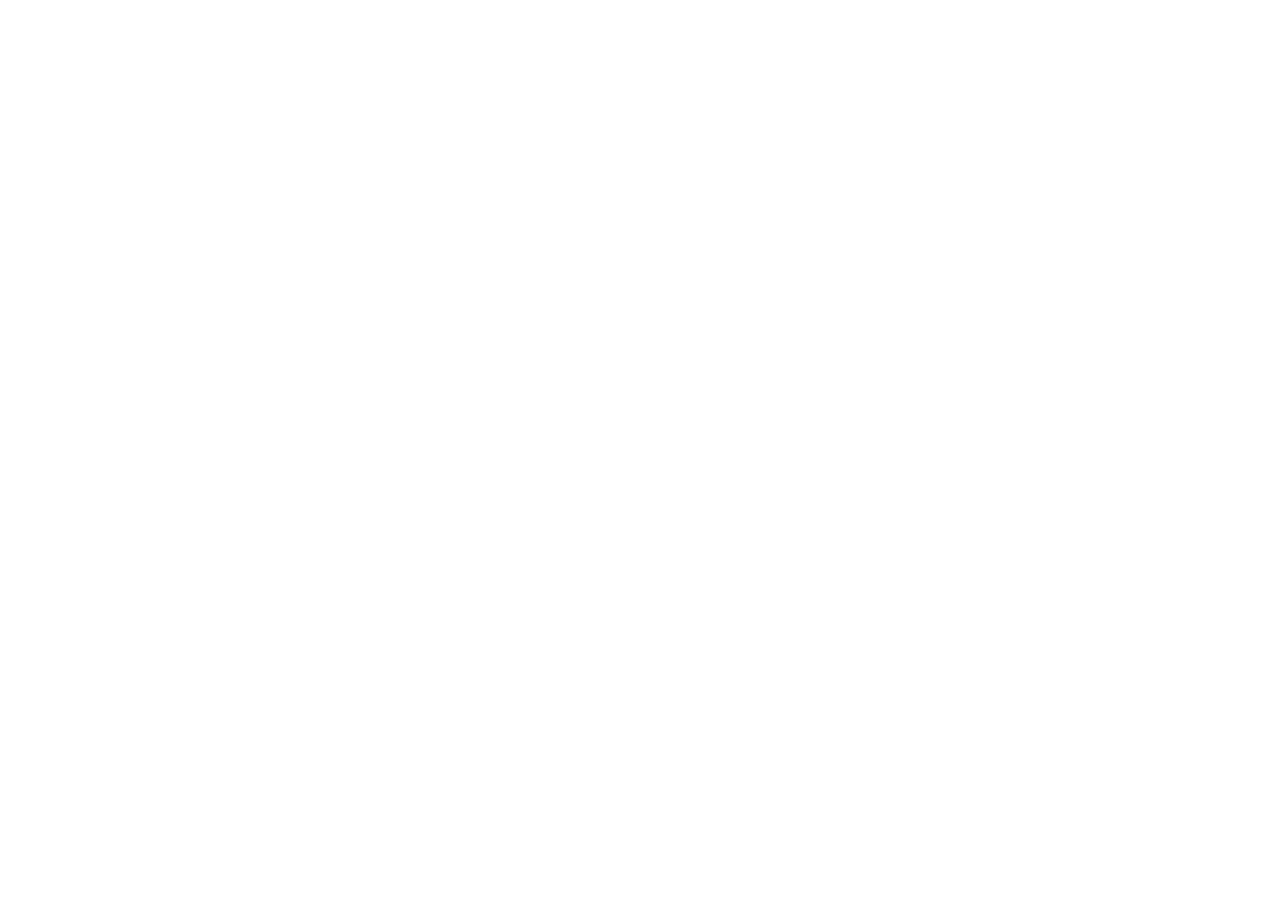
==== index.html @ 2c218d86 "Add files via upload" ====
<!DOCTYPE html>
<html lang="en">
<head>
    <meta charset="UTF-8">
    <meta name="viewport" content="width=device-width, initial-scale=1.0">
    <title>Vitrine Comunitária</title>
    <script type="module" src="js/main.js"></script>
</head>
<body>
    
</body>
</html>
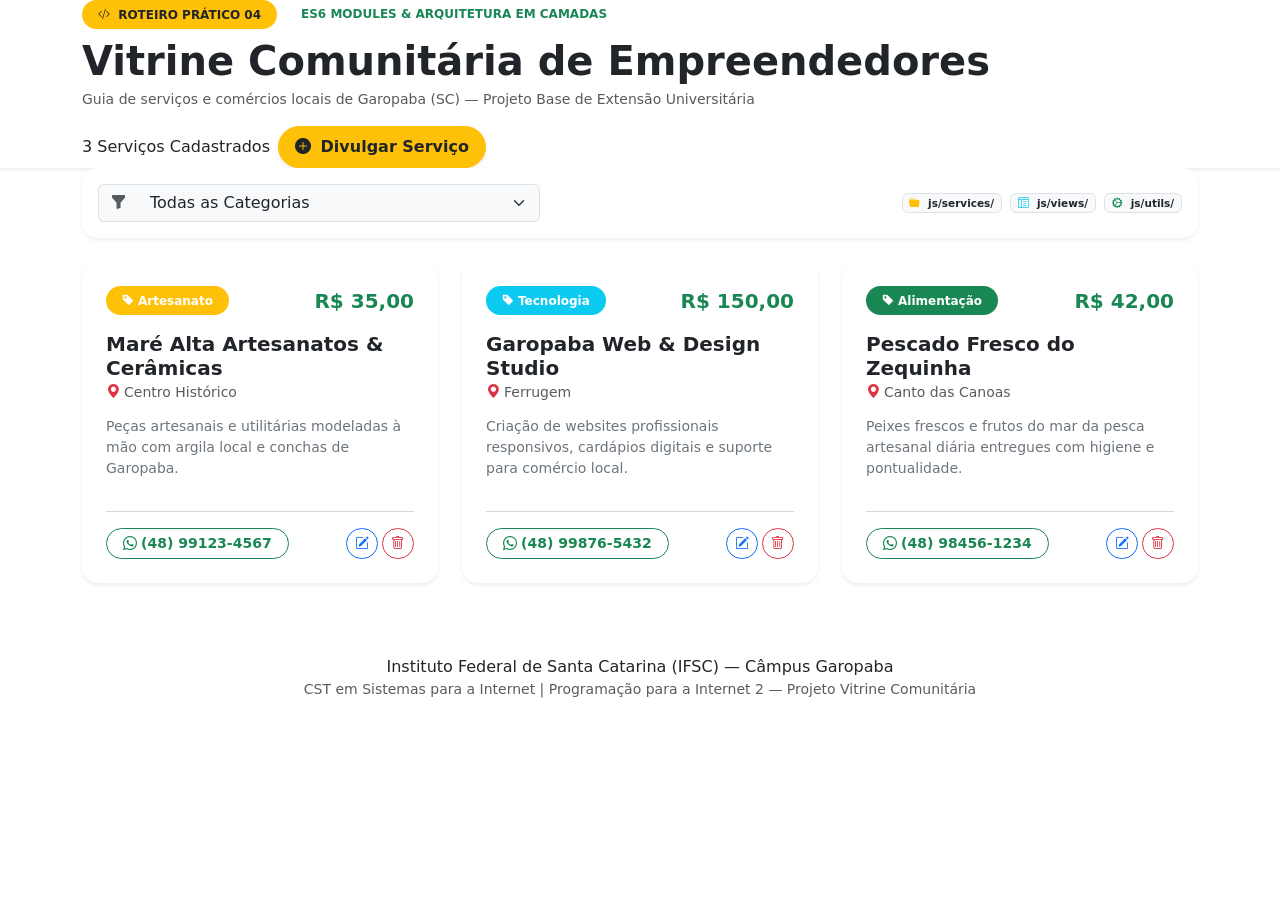
==== commit deb39c6c: "revisão services, index e main" ====
--- a/index.html
+++ b/index.html
@@ -1,12 +1,183 @@
 <!DOCTYPE html>
-<html lang="en">
+<html lang="pt-BR">
 <head>
-    <meta charset="UTF-8">
-    <meta name="viewport" content="width=device-width, initial-scale=1.0">
-    <title>Vitrine Comunitária</title>
-    <script type="module" src="js/main.js"></script>
+  <meta charset="UTF-8">
+  <meta name="viewport" content="width=device-width, initial-scale=1.0">
+  <title>Vitrine Comunitária de Garopaba — Roteiro 04 (ES6 Modules)</title>
+
+  <!-- Bootstrap 5 CSS & Icons & Fonts -->
+  <link href="https://cdn.jsdelivr.net/npm/bootstrap@5.3.3/dist/css/bootstrap.min.css" rel="stylesheet">
+  <link rel="stylesheet" href="https://cdn.jsdelivr.net/npm/bootstrap-icons@1.11.3/font/bootstrap-icons.min.css">
+  <link rel="preconnect" href="https://fonts.googleapis.com">
+  <link rel="preconnect" href="https://fonts.gstatic.com" crossorigin>
+  <link href="https://fonts.googleapis.com/css2?family=Outfit:wght@500;700;800&family=Plus+Jakarta+Sans:wght@400;500;600;700&family=Fira+Code:wght@400;500;600&display=swap" rel="stylesheet">
+  <link rel="stylesheet" href="styles.css">
 </head>
 <body>
+
+  <!-- TOAST DE NOTIFICAÇÃO FLUTUANTE -->
+  <div class="toast-container position-fixed top-0 end-0 p-3" style="z-index: 1090;">
+    <div id="toastNotificacao" class="toast align-items-center text-bg-success border-0 shadow-lg" role="alert" aria-live="assertive" aria-atomic="true">
+      <div class="d-flex">
+        <div class="toast-body d-flex align-items-center gap-2">
+          <i class="bi bi-check-circle-fill fs-5"></i>
+          <div>
+            <strong id="toastTitulo" class="d-block">Sucesso!</strong>
+            <span id="toastMensagem">Operação realizada com êxito.</span>
+          </div>
+        </div>
+        <button type="button" class="btn-close btn-close-white me-2 m-auto" data-bs-dismiss="toast" aria-label="Fechar"></button>
+      </div>
+    </div>
+  </div>
+
+  <!-- HERO BANNER -->
+  <header class="hero-banner shadow-sm">
+    <div class="container">
+      <div class="d-flex align-items-center justify-content-between flex-wrap gap-3">
+        <div>
+          <div class="d-flex align-items-center gap-2 mb-2">
+            <span class="badge bg-warning text-dark font-outfit fw-bold px-3 py-2 rounded-pill">
+              <i class="bi bi-code-slash me-1"></i> ROTEIRO PRÁTICO 04
+            </span>
+            <span class="badge bg-white text-success font-outfit fw-bold px-3 py-2 rounded-pill">
+              ES6 MODULES &amp; ARQUITETURA EM CAMADAS
+            </span>
+          </div>
+          <h1 class="display-6 fw-bold font-outfit mb-1">Vitrine Comunitária de Empreendedores</h1>
+          <p class="mb-0 opacity-75 small">Guia de serviços e comércios locais de Garopaba (SC) — Projeto Base de Extensão Universitária</p>
+        </div>
+        <div class="d-flex align-items-center gap-2">
+          <span class="badge-counter" id="totalServicosBadge">Carregando...</span>
+          <button class="btn btn-warning text-dark font-outfit fw-bold px-3 py-2 rounded-pill shadow-sm" data-bs-toggle="modal" data-bs-target="#modalCadastro">
+            <i class="bi bi-plus-circle-fill me-1"></i> Divulgar Serviço
+          </button>
+        </div>
+      </div>
+    </div>
+  </header>
+
+  <!-- FILTROS & CONTEÚDO PRINCIPAL -->
+  <main class="container mb-5">
     
+    <!-- BARRA DE CONTROLE E FILTRO -->
+    <div class="card border-0 shadow-sm rounded-4 mb-4 p-3 bg-white">
+      <div class="row g-3 align-items-center justify-content-between">
+        <div class="col-md-5">
+          <div class="input-group">
+            <span class="input-group-text bg-light border-end-0"><i class="bi bi-funnel-fill text-muted"></i></span>
+            <select class="form-select border-start-0 bg-light" id="filtroCategoria">
+              <option value="todas">Todas as Categorias</option>
+              <option value="Alimentação">Alimentação &amp; Gastronomia</option>
+              <option value="Tecnologia">Tecnologia &amp; Internet</option>
+              <option value="Artesanato">Artesanato &amp; Arte Local</option>
+              <option value="Serviços Gerais">Serviços Gerais &amp; Reformas</option>
+              <option value="Turismo">Turismo &amp; Passeios</option>
+            </select>
+          </div>
+        </div>
+
+        <div class="col-md-7 text-md-end text-muted small">
+          <span class="badge bg-light text-dark border me-1"><i class="bi bi-folder-fill text-warning me-1"></i> js/services/</span>
+          <span class="badge bg-light text-dark border me-1"><i class="bi bi-layout-text-window-reverse text-info me-1"></i> js/views/</span>
+          <span class="badge bg-light text-dark border"><i class="bi bi-gear-wide-connected text-success me-1"></i> js/utils/</span>
+        </div>
+      </div>
+    </div>
+
+    <!-- GRID DINÂMICO DE CARDS DA VITRINE -->
+    <div class="row" id="vitrineContainer">
+      <!-- Injetado dinamicamente pela vitrineView.js -->
+    </div>
+
+  </main>
+
+  <!-- MODAL DE CADASTRO COM VALIDAÇÃO VISUAL BOOTSTRAP 5 -->
+  <div class="modal fade" id="modalCadastro" tabindex="-1" aria-labelledby="modalCadastroLabel" aria-hidden="true">
+    <div class="modal-dialog modal-dialog-centered">
+      <div class="modal-content rounded-4 border-0 shadow-lg">
+        <div class="modal-header border-0 pb-0">
+          <h5 class="modal-title font-outfit fw-bold text-dark" id="modalCadastroLabel">
+            <i class="bi bi-shop text-success me-2"></i>Cadastrar Serviço na Vitrine
+          </h5>
+          <button type="button" class="btn-close" data-bs-dismiss="modal" aria-label="Fechar"></button>
+        </div>
+        
+        <form id="formCadastro" novalidate>
+          <input type="hidden" id="servicoId" value="">
+          <div class="modal-body pt-3">
+            <p class="text-muted small mb-3">Preencha as informações do empreendedor local para cadastrar na vitrine:</p>
+
+            <div class="mb-3">
+              <label for="nome" class="form-label small fw-bold text-muted">Nome do Empreendimento / Profissional *</label>
+              <input type="text" class="form-control rounded-3" id="nome" placeholder="Ex: Maré Alta Artesanatos" required>
+              <div class="invalid-feedback">Por favor, informe o nome do empreendimento.</div>
+            </div>
+
+            <div class="row g-2 mb-3">
+              <div class="col-md-6">
+                <label for="categoria" class="form-label small fw-bold text-muted">Categoria *</label>
+                <select class="form-select rounded-3" id="categoria" required>
+                  <option value="" selected disabled>Selecione...</option>
+                  <option value="Alimentação">Alimentação &amp; Gastronomia</option>
+                  <option value="Tecnologia">Tecnologia &amp; Internet</option>
+                  <option value="Artesanato">Artesanato &amp; Arte Local</option>
+                  <option value="Serviços Gerais">Serviços Gerais &amp; Reformas</option>
+                  <option value="Turismo">Turismo &amp; Passeios</option>
+                </select>
+                <div class="invalid-feedback">Selecione uma categoria.</div>
+              </div>
+
+              <div class="col-md-6">
+                <label for="bairro" class="form-label small fw-bold text-muted">Bairro / Localidade *</label>
+                <input type="text" class="form-control rounded-3" id="bairro" placeholder="Ex: Ferrugem, Centro..." required>
+                <div class="invalid-feedback">Informe o bairro em Garopaba.</div>
+              </div>
+            </div>
+
+            <div class="row g-2 mb-3">
+              <div class="col-md-6">
+                <label for="precoBase" class="form-label small fw-bold text-muted">Preço Base Referência (R$) *</label>
+                <input type="number" step="0.50" min="0" class="form-control rounded-3" id="precoBase" placeholder="Ex: 50.00" required>
+                <div class="invalid-feedback">Informe um valor válido em R$.</div>
+              </div>
+
+              <div class="col-md-6">
+                <label for="telefone" class="form-label small fw-bold text-muted">WhatsApp / Telefone *</label>
+                <input type="tel" class="form-control rounded-3" id="telefone" placeholder="48999998888" required pattern="[0-9]{10,11}">
+                <div class="invalid-feedback">Informe um telefone válido com DDD (10 ou 11 dígitos).</div>
+              </div>
+            </div>
+
+            <div class="mb-3">
+              <label for="descricao" class="form-label small fw-bold text-muted">Descrição dos Serviços e Produtos *</label>
+              <textarea class="form-control rounded-3" id="descricao" rows="3" placeholder="Descreva os produtos, serviços, diferenciais ou formas de atendimento..." required></textarea>
+              <div class="invalid-feedback">Insira uma breve descrição sobre o negócio.</div>
+            </div>
+          </div>
+
+          <div class="modal-footer border-0 pt-0">
+            <button type="button" class="btn btn-light rounded-pill px-4 text-muted fw-bold" data-bs-dismiss="modal">Cancelar</button>
+            <button type="submit" class="btn btn-success rounded-pill px-4 font-outfit fw-bold shadow-sm" id="btnSalvarModal">
+              <i class="bi bi-check2-circle me-1"></i> <span id="btnSalvarTexto">Salvar na Vitrine</span>
+            </button>
+          </div>
+        </form>
+
+      </div>
+    </div>
+  </div>
+
+  <!-- RODAPÉ INSTITUCIONAL -->
+  <footer>
+    <div class="container text-center">
+      <p class="mb-0">Instituto Federal de Santa Catarina (IFSC) — Câmpus Garopaba</p>
+      <p class="small text-muted mb-0">CST em Sistemas para a Internet | Programação para a Internet 2 — Projeto Vitrine Comunitária</p>
+    </div>
+  </footer>
+
+  <!-- SCRIPTS BOOTSTRAP BUNDLE & JS MODULAR ES6 -->
+  <script src="https://cdn.jsdelivr.net/npm/bootstrap@5.3.3/dist/js/bootstrap.bundle.min.js"></script>
+  <script type="module" src="js/main.js"></script>
 </body>
 </html>
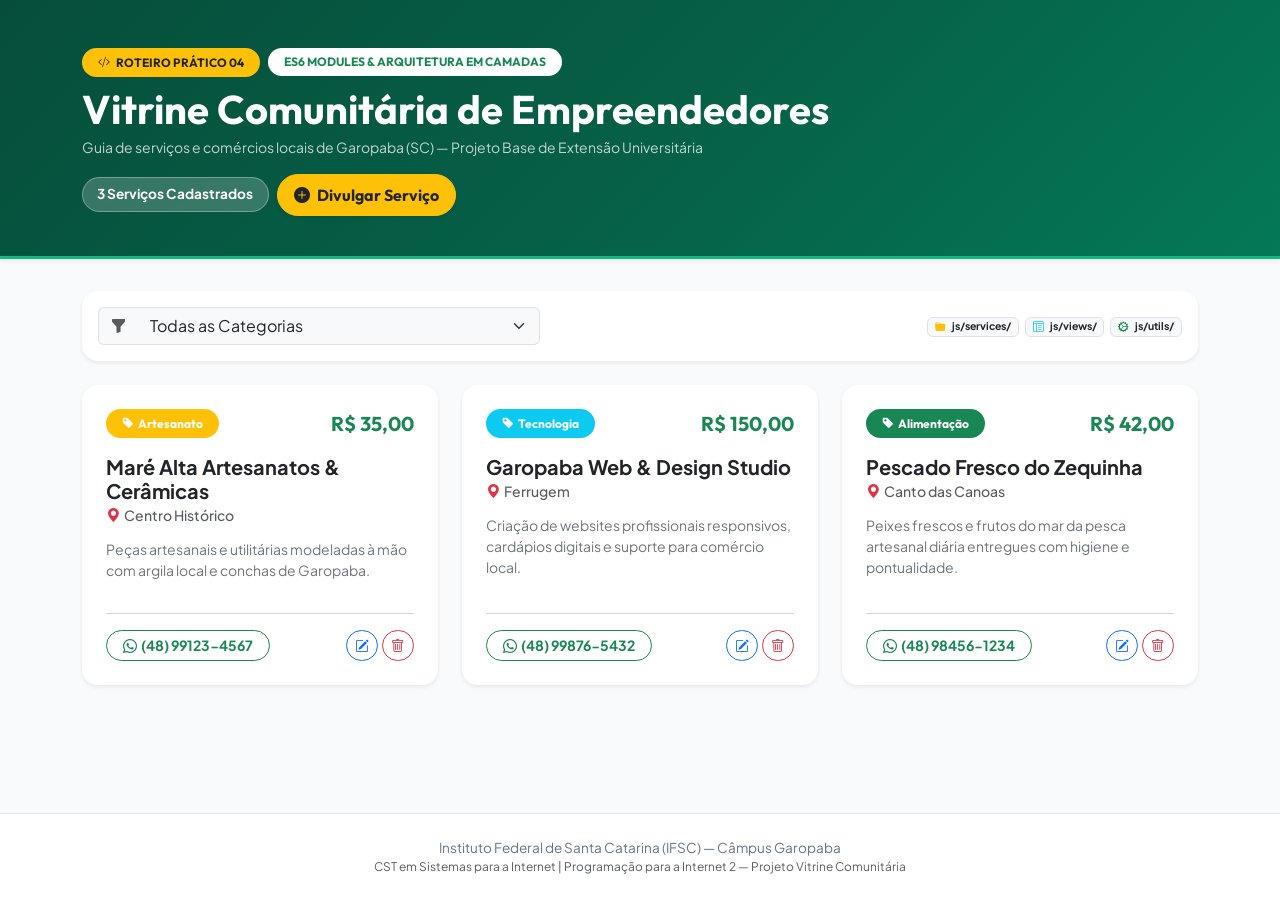
==== commit ddd2b62d: "revisão dos codigos" ====
--- a/index.html
+++ b/index.html
@@ -1,5 +1,6 @@
 <!DOCTYPE html>
 <html lang="pt-BR">
+
 <head>
   <meta charset="UTF-8">
   <meta name="viewport" content="width=device-width, initial-scale=1.0">
@@ -10,14 +11,18 @@
   <link rel="stylesheet" href="https://cdn.jsdelivr.net/npm/bootstrap-icons@1.11.3/font/bootstrap-icons.min.css">
   <link rel="preconnect" href="https://fonts.googleapis.com">
   <link rel="preconnect" href="https://fonts.gstatic.com" crossorigin>
-  <link href="https://fonts.googleapis.com/css2?family=Outfit:wght@500;700;800&family=Plus+Jakarta+Sans:wght@400;500;600;700&family=Fira+Code:wght@400;500;600&display=swap" rel="stylesheet">
+  <link
+    href="https://fonts.googleapis.com/css2?family=Outfit:wght@500;700;800&family=Plus+Jakarta+Sans:wght@400;500;600;700&family=Fira+Code:wght@400;500;600&display=swap"
+    rel="stylesheet">
   <link rel="stylesheet" href="styles.css">
 </head>
+
 <body>
 
   <!-- TOAST DE NOTIFICAÇÃO FLUTUANTE -->
   <div class="toast-container position-fixed top-0 end-0 p-3" style="z-index: 1090;">
-    <div id="toastNotificacao" class="toast align-items-center text-bg-success border-0 shadow-lg" role="alert" aria-live="assertive" aria-atomic="true">
+    <div id="toastNotificacao" class="toast align-items-center text-bg-success border-0 shadow-lg" role="alert"
+      aria-live="assertive" aria-atomic="true">
       <div class="d-flex">
         <div class="toast-body d-flex align-items-center gap-2">
           <i class="bi bi-check-circle-fill fs-5"></i>
@@ -26,7 +31,8 @@
             <span id="toastMensagem">Operação realizada com êxito.</span>
           </div>
         </div>
-        <button type="button" class="btn-close btn-close-white me-2 m-auto" data-bs-dismiss="toast" aria-label="Fechar"></button>
+        <button type="button" class="btn-close btn-close-white me-2 m-auto" data-bs-dismiss="toast"
+          aria-label="Fechar"></button>
       </div>
     </div>
   </div>
@@ -45,11 +51,13 @@
             </span>
           </div>
           <h1 class="display-6 fw-bold font-outfit mb-1">Vitrine Comunitária de Empreendedores</h1>
-          <p class="mb-0 opacity-75 small">Guia de serviços e comércios locais de Garopaba (SC) — Projeto Base de Extensão Universitária</p>
+          <p class="mb-0 opacity-75 small">Guia de serviços e comércios locais de Garopaba (SC) — Projeto Base de
+            Extensão Universitária</p>
         </div>
         <div class="d-flex align-items-center gap-2">
           <span class="badge-counter" id="totalServicosBadge">Carregando...</span>
-          <button class="btn btn-warning text-dark font-outfit fw-bold px-3 py-2 rounded-pill shadow-sm" data-bs-toggle="modal" data-bs-target="#modalCadastro">
+          <button class="btn btn-warning text-dark font-outfit fw-bold px-3 py-2 rounded-pill shadow-sm"
+            data-bs-toggle="modal" data-bs-target="#modalCadastro">
             <i class="bi bi-plus-circle-fill me-1"></i> Divulgar Serviço
           </button>
         </div>
@@ -59,7 +67,7 @@
 
   <!-- FILTROS & CONTEÚDO PRINCIPAL -->
   <main class="container mb-5">
-    
+
     <!-- BARRA DE CONTROLE E FILTRO -->
     <div class="card border-0 shadow-sm rounded-4 mb-4 p-3 bg-white">
       <div class="row g-3 align-items-center justify-content-between">
@@ -78,9 +86,12 @@
         </div>
 
         <div class="col-md-7 text-md-end text-muted small">
-          <span class="badge bg-light text-dark border me-1"><i class="bi bi-folder-fill text-warning me-1"></i> js/services/</span>
-          <span class="badge bg-light text-dark border me-1"><i class="bi bi-layout-text-window-reverse text-info me-1"></i> js/views/</span>
-          <span class="badge bg-light text-dark border"><i class="bi bi-gear-wide-connected text-success me-1"></i> js/utils/</span>
+          <span class="badge bg-light text-dark border me-1"><i class="bi bi-folder-fill text-warning me-1"></i>
+            js/services/</span>
+          <span class="badge bg-light text-dark border me-1"><i
+              class="bi bi-layout-text-window-reverse text-info me-1"></i> js/views/</span>
+          <span class="badge bg-light text-dark border"><i class="bi bi-gear-wide-connected text-success me-1"></i>
+            js/utils/</span>
         </div>
       </div>
     </div>
@@ -102,15 +113,18 @@
           </h5>
           <button type="button" class="btn-close" data-bs-dismiss="modal" aria-label="Fechar"></button>
         </div>
-        
+
         <form id="formCadastro" novalidate>
           <input type="hidden" id="servicoId" value="">
           <div class="modal-body pt-3">
-            <p class="text-muted small mb-3">Preencha as informações do empreendedor local para cadastrar na vitrine:</p>
+            <p class="text-muted small mb-3">Preencha as informações do empreendedor local para cadastrar na vitrine:
+            </p>
 
             <div class="mb-3">
-              <label for="nome" class="form-label small fw-bold text-muted">Nome do Empreendimento / Profissional *</label>
-              <input type="text" class="form-control rounded-3" id="nome" placeholder="Ex: Maré Alta Artesanatos" required>
+              <label for="nome" class="form-label small fw-bold text-muted">Nome do Empreendimento / Profissional
+                *</label>
+              <input type="text" class="form-control rounded-3" id="nome" placeholder="Ex: Maré Alta Artesanatos"
+                required>
               <div class="invalid-feedback">Por favor, informe o nome do empreendimento.</div>
             </div>
 
@@ -130,7 +144,8 @@
 
               <div class="col-md-6">
                 <label for="bairro" class="form-label small fw-bold text-muted">Bairro / Localidade *</label>
-                <input type="text" class="form-control rounded-3" id="bairro" placeholder="Ex: Ferrugem, Centro..." required>
+                <input type="text" class="form-control rounded-3" id="bairro" placeholder="Ex: Ferrugem, Centro..."
+                  required>
                 <div class="invalid-feedback">Informe o bairro em Garopaba.</div>
               </div>
             </div>
@@ -138,27 +153,34 @@
             <div class="row g-2 mb-3">
               <div class="col-md-6">
                 <label for="precoBase" class="form-label small fw-bold text-muted">Preço Base Referência (R$) *</label>
-                <input type="number" step="0.50" min="0" class="form-control rounded-3" id="precoBase" placeholder="Ex: 50.00" required>
+                <input type="number" step="0.01" min="0" class="form-control rounded-3" id="precoBase"
+                  placeholder="Ex: 50.00" required>
                 <div class="invalid-feedback">Informe um valor válido em R$.</div>
               </div>
 
               <div class="col-md-6">
                 <label for="telefone" class="form-label small fw-bold text-muted">WhatsApp / Telefone *</label>
-                <input type="tel" class="form-control rounded-3" id="telefone" placeholder="48999998888" required pattern="[0-9]{10,11}">
+                <input type="tel" class="form-control rounded-3" id="telefone" placeholder="48999998888" required
+                  pattern="[0-9]{10,11}">
                 <div class="invalid-feedback">Informe um telefone válido com DDD (10 ou 11 dígitos).</div>
               </div>
             </div>
 
             <div class="mb-3">
-              <label for="descricao" class="form-label small fw-bold text-muted">Descrição dos Serviços e Produtos *</label>
-              <textarea class="form-control rounded-3" id="descricao" rows="3" placeholder="Descreva os produtos, serviços, diferenciais ou formas de atendimento..." required></textarea>
+              <label for="descricao" class="form-label small fw-bold text-muted">Descrição dos Serviços e Produtos
+                *</label>
+              <textarea class="form-control rounded-3" id="descricao" rows="3"
+                placeholder="Descreva os produtos, serviços, diferenciais ou formas de atendimento..."
+                required></textarea>
               <div class="invalid-feedback">Insira uma breve descrição sobre o negócio.</div>
             </div>
           </div>
 
           <div class="modal-footer border-0 pt-0">
-            <button type="button" class="btn btn-light rounded-pill px-4 text-muted fw-bold" data-bs-dismiss="modal">Cancelar</button>
-            <button type="submit" class="btn btn-success rounded-pill px-4 font-outfit fw-bold shadow-sm" id="btnSalvarModal">
+            <button type="button" class="btn btn-light rounded-pill px-4 text-muted fw-bold"
+              data-bs-dismiss="modal">Cancelar</button>
+            <button type="submit" class="btn btn-success rounded-pill px-4 font-outfit fw-bold shadow-sm"
+              id="btnSalvarModal">
               <i class="bi bi-check2-circle me-1"></i> <span id="btnSalvarTexto">Salvar na Vitrine</span>
             </button>
           </div>
@@ -172,7 +194,8 @@
   <footer>
     <div class="container text-center">
       <p class="mb-0">Instituto Federal de Santa Catarina (IFSC) — Câmpus Garopaba</p>
-      <p class="small text-muted mb-0">CST em Sistemas para a Internet | Programação para a Internet 2 — Projeto Vitrine Comunitária</p>
+      <p class="small text-muted mb-0">CST em Sistemas para a Internet | Programação para a Internet 2 — Projeto Vitrine
+        Comunitária</p>
     </div>
   </footer>
 
@@ -180,4 +203,5 @@
   <script src="https://cdn.jsdelivr.net/npm/bootstrap@5.3.3/dist/js/bootstrap.bundle.min.js"></script>
   <script type="module" src="js/main.js"></script>
 </body>
+
 </html>
--- a/styles.css
+++ b/styles.css
@@ -0,0 +1,64 @@
+/* Estilos da Vitrine Comunitária de Garopaba (Roteiro 04) */
+:root {
+  --ifsc-green: #059669;
+  --ifsc-dark-green: #047857;
+  --garopaba-blue: #0284c7;
+  --bg-page: #f8fafc;
+  --text-dark: #0f172a;
+}
+
+body {
+  font-family: 'Plus Jakarta Sans', sans-serif;
+  background-color: var(--bg-page);
+  color: var(--text-dark);
+  min-height: 100vh;
+  display: flex;
+  flex-direction: column;
+}
+
+.font-outfit {
+  font-family: 'Outfit', sans-serif;
+}
+
+.hero-banner {
+  background: linear-gradient(135deg, #064e3b 0%, #065f46 50%, #047857 100%);
+  color: #ffffff;
+  padding: 3rem 0 2.5rem;
+  margin-bottom: 2rem;
+  border-bottom: 3px solid #10b981;
+}
+
+.vitrine-card {
+  transition: all 0.25s cubic-bezier(0.4, 0, 0.2, 1);
+  background: #ffffff;
+}
+
+.vitrine-card:hover {
+  transform: translateY(-5px);
+  box-shadow: 0 15px 30px -10px rgba(0, 0, 0, 0.12) !important;
+}
+
+.badge-counter {
+  background: rgba(255, 255, 255, 0.2);
+  backdrop-filter: blur(5px);
+  border: 1px solid rgba(255, 255, 255, 0.3);
+  padding: 0.4rem 0.9rem;
+  border-radius: 50px;
+  font-size: 0.85rem;
+  font-weight: 700;
+}
+
+.form-control:focus,
+.form-select:focus {
+  border-color: #059669;
+  box-shadow: 0 0 0 0.25rem rgba(5, 150, 105, 0.2);
+}
+
+footer {
+  margin-top: auto;
+  background: #ffffff;
+  border-top: 1px solid #e2e8f0;
+  padding: 1.5rem 0;
+  color: #64748b;
+  font-size: 0.85rem;
+}
